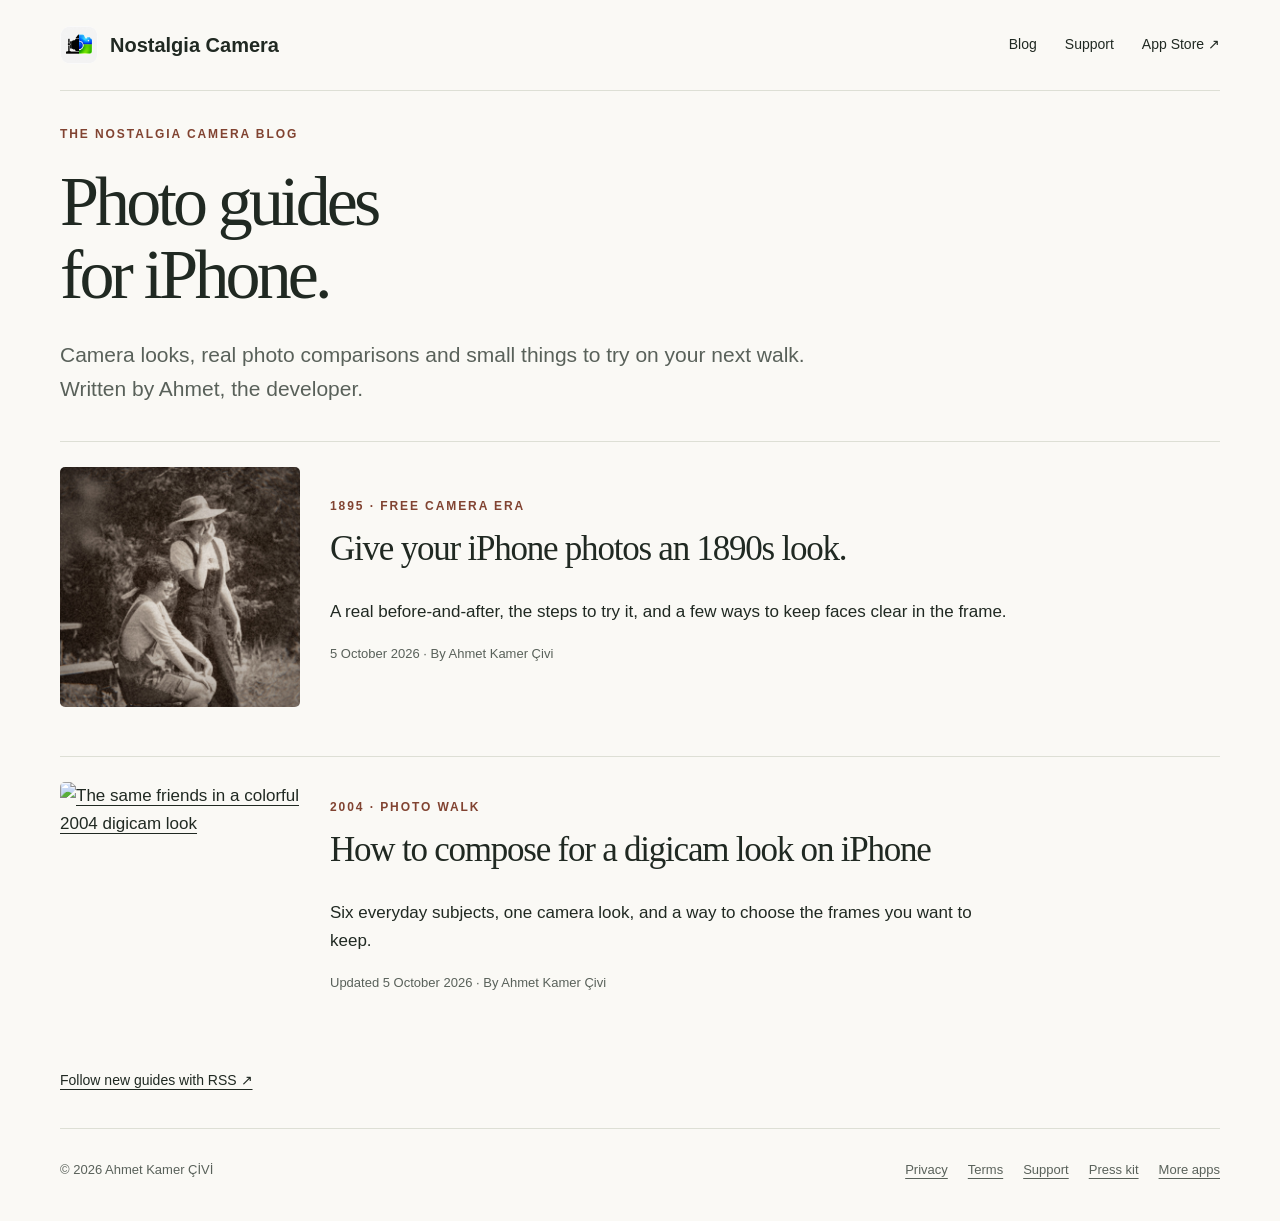
==== blog/index.html @ 066b3eb1 "Publish vintage iPhone photo guide and camera blog" ====
<!doctype html>
<html lang="en"><head><meta charset="utf-8"><meta name="viewport" content="width=device-width,initial-scale=1">
<title>Vintage &amp; Digicam Photo Guides | Nostalgia Camera Blog</title><meta name="description" content="Real photo comparisons, vintage camera tips and digicam photo walks for iPhone. Guides from the developer of Nostalgia Camera."><link rel="canonical" href="https://lowgame.github.io/nostalgia-camera-legal/blog/"><meta name="robots" content="index,follow,max-image-preview:large">
<meta property="og:type" content="website"><meta property="og:title" content="Vintage &amp; Digicam Photo Guides | Nostalgia Camera Blog"><meta property="og:description" content="Real photo comparisons, vintage camera tips and digicam photo walks for iPhone. Guides from the developer of Nostalgia Camera."><meta property="og:url" content="https://lowgame.github.io/nostalgia-camera-legal/blog/"><meta property="og:image" content="https://lowgame.github.io/nostalgia-camera-legal/assets/launch-gallery1.png"><meta property="og:image:width" content="1270"><meta property="og:image:height" content="760"><meta property="og:image:alt" content="The same friends in three Nostalgia Camera era looks"><meta name="twitter:card" content="summary_large_image">
<meta name="theme-color" content="#814331"><link rel="icon" href="https://lowgame.github.io/nostalgia-camera-legal/assets/icon.png"><link rel="stylesheet" href="https://lowgame.github.io/nostalgia-camera-legal/marketing.css"><link rel="stylesheet" href="https://lowgame.github.io/nostalgia-camera-legal/blog/blog.css"><link rel="alternate" type="application/rss+xml" title="Nostalgia Camera blog" href="https://lowgame.github.io/nostalgia-camera-legal/blog/feed.xml">
<script type="application/ld+json">{"@context": "https://schema.org", "@type": "CollectionPage", "name": "Nostalgia Camera Blog", "url": "https://lowgame.github.io/nostalgia-camera-legal/blog/", "description": "Practical vintage and digicam photo guides for iPhone.", "mainEntity": {"@type": "ItemList", "itemListElement": [{"@type": "ListItem", "position": 1, "url": "https://lowgame.github.io/nostalgia-camera-legal/blog/vintage-photo-look-iphone/", "name": "Give your iPhone photos an 1890s look."}, {"@type": "ListItem", "position": 2, "url": "https://lowgame.github.io/nostalgia-camera-legal/guides/digicam-look-on-iphone/", "name": "How to compose for a digicam look on iPhone"}]}}</script></head>
<body style="--accent:#814331"><a class="skip" href="#main">Skip to content</a><div class="wrap"><header class="nav"><a class="brand" href="https://lowgame.github.io/nostalgia-camera-legal/"><img src="https://lowgame.github.io/nostalgia-camera-legal/assets/icon.png" width="38" height="38" alt="">Nostalgia Camera</a><nav class="navlinks" aria-label="Main"><a href="https://lowgame.github.io/nostalgia-camera-legal/blog/">Blog</a><a class="optional" href="https://lowgame.github.io/nostalgia-camera-legal/support/">Support</a><a href="https://apps.apple.com/app/apple-store/id6794068633?pt=129175476&amp;ct=digicam_blog&amp;mt=8&amp;ppid=80d5fb3d-fce0-4fb1-be8a-de8b3243ed93">App Store ↗</a></nav></header><main id="main"><section class="blog-heading"><p class="eyebrow">The Nostalgia Camera blog</p><h1>Photo guides<br>for iPhone.</h1><p class="deck">Camera looks, real photo comparisons and small things to try on your next walk. Written by Ahmet, the developer.</p></section><div class="blog-posts"><article class="blog-card"><a href="vintage-photo-look-iphone/"><img src="../assets/blog/friends-1895-vintage-look.jpg" alt="Two friends laughing with the 1895 vintage photo look" width="1000" height="1000"></a><div><p class="eyebrow">1895 · Free camera era</p><h2><a href="vintage-photo-look-iphone/">Give your iPhone photos an 1890s look.</a></h2><p>A real before-and-after, the steps to try it, and a few ways to keep faces clear in the frame.</p><p class="quiet"><time datetime="2026-10-05">5 October 2026</time> · By Ahmet Kamer Çivi</p></div></article><article class="blog-card"><a href="../guides/digicam-look-on-iphone/"><img src="https://lowgame.github.io/three-eras/photos-v2/laughter-2004.jpg" alt="The same friends in a colorful 2004 digicam look" width="1000" height="1000" loading="lazy"></a><div><p class="eyebrow">2004 · Photo walk</p><h2><a href="../guides/digicam-look-on-iphone/">How to compose for a digicam look on iPhone</a></h2><p>Six everyday subjects, one camera look, and a way to choose the frames you want to keep.</p><p class="quiet">Updated <time datetime="2026-10-05">5 October 2026</time> · By Ahmet Kamer Çivi</p></div></article></div><p class="blog-rss"><a href="feed.xml">Follow new guides with RSS ↗</a></p></main><footer><span>© 2026 Ahmet Kamer ÇİVİ</span><nav aria-label="Footer"><a href="https://lowgame.github.io/nostalgia-camera-legal/privacy/">Privacy</a><a href="https://lowgame.github.io/nostalgia-camera-legal/terms/">Terms</a><a href="https://lowgame.github.io/nostalgia-camera-legal/support/">Support</a><a href="https://lowgame.github.io/nostalgia-camera-legal/press/">Press kit</a><a href="https://lowgame.github.io/apps/">More apps</a></nav></footer></div></body></html>
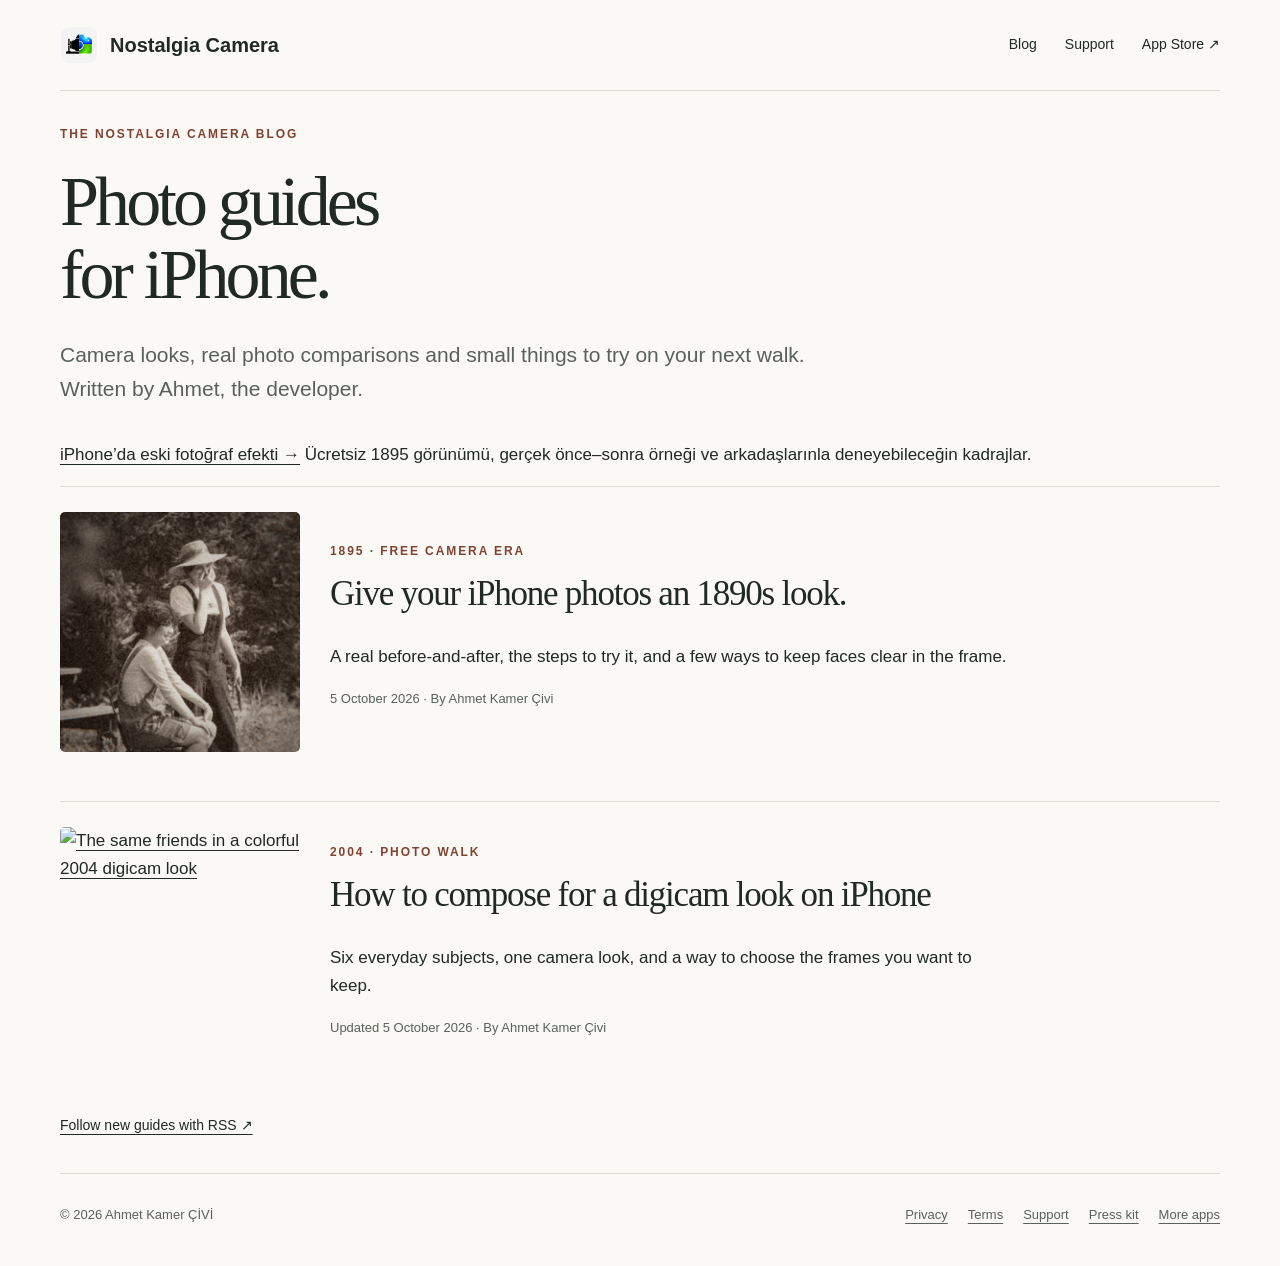
==== commit d46d831f: "Publish Turkish vintage photo guide with language and campaign links" ====
--- a/blog/index.html
+++ b/blog/index.html
@@ -3,5 +3,5 @@
 <title>Vintage &amp; Digicam Photo Guides | Nostalgia Camera Blog</title><meta name="description" content="Real photo comparisons, vintage camera tips and digicam photo walks for iPhone. Guides from the developer of Nostalgia Camera."><link rel="canonical" href="https://lowgame.github.io/nostalgia-camera-legal/blog/"><meta name="robots" content="index,follow,max-image-preview:large">
 <meta property="og:type" content="website"><meta property="og:title" content="Vintage &amp; Digicam Photo Guides | Nostalgia Camera Blog"><meta property="og:description" content="Real photo comparisons, vintage camera tips and digicam photo walks for iPhone. Guides from the developer of Nostalgia Camera."><meta property="og:url" content="https://lowgame.github.io/nostalgia-camera-legal/blog/"><meta property="og:image" content="https://lowgame.github.io/nostalgia-camera-legal/assets/launch-gallery1.png"><meta property="og:image:width" content="1270"><meta property="og:image:height" content="760"><meta property="og:image:alt" content="The same friends in three Nostalgia Camera era looks"><meta name="twitter:card" content="summary_large_image">
 <meta name="theme-color" content="#814331"><link rel="icon" href="https://lowgame.github.io/nostalgia-camera-legal/assets/icon.png"><link rel="stylesheet" href="https://lowgame.github.io/nostalgia-camera-legal/marketing.css"><link rel="stylesheet" href="https://lowgame.github.io/nostalgia-camera-legal/blog/blog.css"><link rel="alternate" type="application/rss+xml" title="Nostalgia Camera blog" href="https://lowgame.github.io/nostalgia-camera-legal/blog/feed.xml">
-<script type="application/ld+json">{"@context": "https://schema.org", "@type": "CollectionPage", "name": "Nostalgia Camera Blog", "url": "https://lowgame.github.io/nostalgia-camera-legal/blog/", "description": "Practical vintage and digicam photo guides for iPhone.", "mainEntity": {"@type": "ItemList", "itemListElement": [{"@type": "ListItem", "position": 1, "url": "https://lowgame.github.io/nostalgia-camera-legal/blog/vintage-photo-look-iphone/", "name": "Give your iPhone photos an 1890s look."}, {"@type": "ListItem", "position": 2, "url": "https://lowgame.github.io/nostalgia-camera-legal/guides/digicam-look-on-iphone/", "name": "How to compose for a digicam look on iPhone"}]}}</script></head>
-<body style="--accent:#814331"><a class="skip" href="#main">Skip to content</a><div class="wrap"><header class="nav"><a class="brand" href="https://lowgame.github.io/nostalgia-camera-legal/"><img src="https://lowgame.github.io/nostalgia-camera-legal/assets/icon.png" width="38" height="38" alt="">Nostalgia Camera</a><nav class="navlinks" aria-label="Main"><a href="https://lowgame.github.io/nostalgia-camera-legal/blog/">Blog</a><a class="optional" href="https://lowgame.github.io/nostalgia-camera-legal/support/">Support</a><a href="https://apps.apple.com/app/apple-store/id6794068633?pt=129175476&amp;ct=digicam_blog&amp;mt=8&amp;ppid=80d5fb3d-fce0-4fb1-be8a-de8b3243ed93">App Store ↗</a></nav></header><main id="main"><section class="blog-heading"><p class="eyebrow">The Nostalgia Camera blog</p><h1>Photo guides<br>for iPhone.</h1><p class="deck">Camera looks, real photo comparisons and small things to try on your next walk. Written by Ahmet, the developer.</p></section><div class="blog-posts"><article class="blog-card"><a href="vintage-photo-look-iphone/"><img src="../assets/blog/friends-1895-vintage-look.jpg" alt="Two friends laughing with the 1895 vintage photo look" width="1000" height="1000"></a><div><p class="eyebrow">1895 · Free camera era</p><h2><a href="vintage-photo-look-iphone/">Give your iPhone photos an 1890s look.</a></h2><p>A real before-and-after, the steps to try it, and a few ways to keep faces clear in the frame.</p><p class="quiet"><time datetime="2026-10-05">5 October 2026</time> · By Ahmet Kamer Çivi</p></div></article><article class="blog-card"><a href="../guides/digicam-look-on-iphone/"><img src="https://lowgame.github.io/three-eras/photos-v2/laughter-2004.jpg" alt="The same friends in a colorful 2004 digicam look" width="1000" height="1000" loading="lazy"></a><div><p class="eyebrow">2004 · Photo walk</p><h2><a href="../guides/digicam-look-on-iphone/">How to compose for a digicam look on iPhone</a></h2><p>Six everyday subjects, one camera look, and a way to choose the frames you want to keep.</p><p class="quiet">Updated <time datetime="2026-10-05">5 October 2026</time> · By Ahmet Kamer Çivi</p></div></article></div><p class="blog-rss"><a href="feed.xml">Follow new guides with RSS ↗</a></p></main><footer><span>© 2026 Ahmet Kamer ÇİVİ</span><nav aria-label="Footer"><a href="https://lowgame.github.io/nostalgia-camera-legal/privacy/">Privacy</a><a href="https://lowgame.github.io/nostalgia-camera-legal/terms/">Terms</a><a href="https://lowgame.github.io/nostalgia-camera-legal/support/">Support</a><a href="https://lowgame.github.io/nostalgia-camera-legal/press/">Press kit</a><a href="https://lowgame.github.io/apps/">More apps</a></nav></footer></div></body></html>+<script type="application/ld+json">{"@context": "https://schema.org", "@type": "CollectionPage", "name": "Nostalgia Camera Blog", "url": "https://lowgame.github.io/nostalgia-camera-legal/blog/", "description": "Practical vintage and digicam photo guides for iPhone.", "mainEntity": {"@type": "ItemList", "itemListElement": [{"@type": "ListItem", "position": 1, "url": "https://lowgame.github.io/nostalgia-camera-legal/blog/vintage-photo-look-iphone/", "name": "Give your iPhone photos an 1890s look."}, {"@type": "ListItem", "position": 2, "url": "https://lowgame.github.io/nostalgia-camera-legal/guides/digicam-look-on-iphone/", "name": "How to compose for a digicam look on iPhone"}, {"@type": "ListItem", "position": 3, "url": "https://lowgame.github.io/nostalgia-camera-legal/tr/iphone-eski-fotograf-efekti/", "name": "iPhone’da eski fotoğraf efekti"}]}}</script></head>
+<body style="--accent:#814331"><a class="skip" href="#main">Skip to content</a><div class="wrap"><header class="nav"><a class="brand" href="https://lowgame.github.io/nostalgia-camera-legal/"><img src="https://lowgame.github.io/nostalgia-camera-legal/assets/icon.png" width="38" height="38" alt="">Nostalgia Camera</a><nav class="navlinks" aria-label="Main"><a href="https://lowgame.github.io/nostalgia-camera-legal/blog/">Blog</a><a class="optional" href="https://lowgame.github.io/nostalgia-camera-legal/support/">Support</a><a href="https://apps.apple.com/app/apple-store/id6794068633?pt=129175476&amp;ct=digicam_blog&amp;mt=8&amp;ppid=80d5fb3d-fce0-4fb1-be8a-de8b3243ed93">App Store ↗</a></nav></header><main id="main"><section class="blog-heading"><p class="eyebrow">The Nostalgia Camera blog</p><h1>Photo guides<br>for iPhone.</h1><p class="deck">Camera looks, real photo comparisons and small things to try on your next walk. Written by Ahmet, the developer.</p></section><p lang="tr"><a href="https://lowgame.github.io/nostalgia-camera-legal/tr/iphone-eski-fotograf-efekti/">iPhone’da eski fotoğraf efekti →</a> Ücretsiz 1895 görünümü, gerçek önce–sonra örneği ve arkadaşlarınla deneyebileceğin kadrajlar.</p><div class="blog-posts"><article class="blog-card"><a href="vintage-photo-look-iphone/"><img src="../assets/blog/friends-1895-vintage-look.jpg" alt="Two friends laughing with the 1895 vintage photo look" width="1000" height="1000"></a><div><p class="eyebrow">1895 · Free camera era</p><h2><a href="vintage-photo-look-iphone/">Give your iPhone photos an 1890s look.</a></h2><p>A real before-and-after, the steps to try it, and a few ways to keep faces clear in the frame.</p><p class="quiet"><time datetime="2026-10-05">5 October 2026</time> · By Ahmet Kamer Çivi</p></div></article><article class="blog-card"><a href="../guides/digicam-look-on-iphone/"><img src="https://lowgame.github.io/three-eras/photos-v2/laughter-2004.jpg" alt="The same friends in a colorful 2004 digicam look" width="1000" height="1000" loading="lazy"></a><div><p class="eyebrow">2004 · Photo walk</p><h2><a href="../guides/digicam-look-on-iphone/">How to compose for a digicam look on iPhone</a></h2><p>Six everyday subjects, one camera look, and a way to choose the frames you want to keep.</p><p class="quiet">Updated <time datetime="2026-10-05">5 October 2026</time> · By Ahmet Kamer Çivi</p></div></article></div><p class="blog-rss"><a href="feed.xml">Follow new guides with RSS ↗</a></p></main><footer><span>© 2026 Ahmet Kamer ÇİVİ</span><nav aria-label="Footer"><a href="https://lowgame.github.io/nostalgia-camera-legal/privacy/">Privacy</a><a href="https://lowgame.github.io/nostalgia-camera-legal/terms/">Terms</a><a href="https://lowgame.github.io/nostalgia-camera-legal/support/">Support</a><a href="https://lowgame.github.io/nostalgia-camera-legal/press/">Press kit</a><a href="https://lowgame.github.io/apps/">More apps</a></nav></footer></div></body></html>
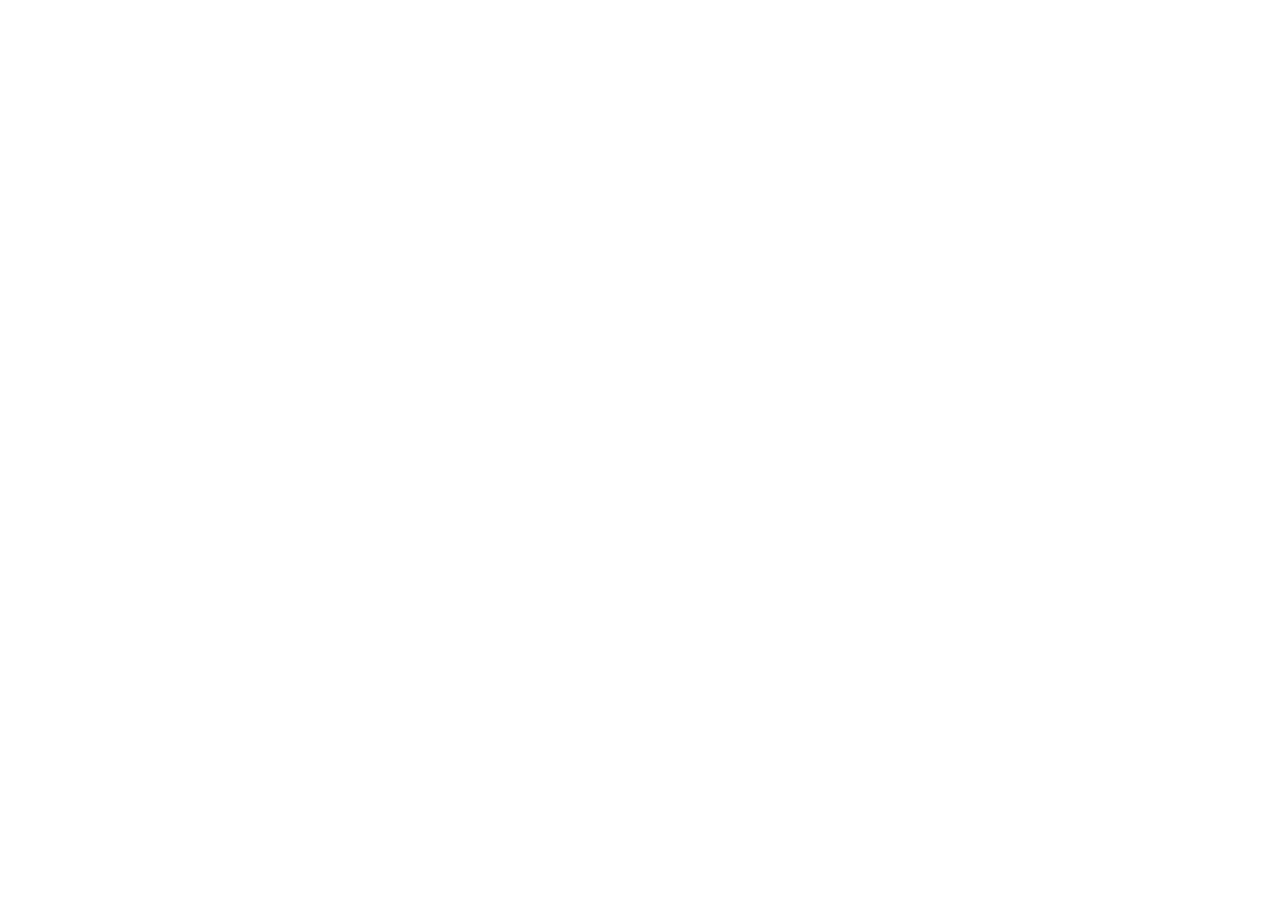
==== commit d6c5fd00: "Move all marketing pages and demos to ahmetkamer.dev" ====
--- a/blog/index.html
+++ b/blog/index.html
@@ -1,7 +1 @@
-<!doctype html>
-<html lang="en"><head><meta charset="utf-8"><meta name="viewport" content="width=device-width,initial-scale=1">
-<title>Vintage &amp; Digicam Photo Guides | Nostalgia Camera Blog</title><meta name="description" content="Real photo comparisons, vintage camera tips and digicam photo walks for iPhone. Guides from the developer of Nostalgia Camera."><link rel="canonical" href="https://lowgame.github.io/nostalgia-camera-legal/blog/"><meta name="robots" content="index,follow,max-image-preview:large">
-<meta property="og:type" content="website"><meta property="og:title" content="Vintage &amp; Digicam Photo Guides | Nostalgia Camera Blog"><meta property="og:description" content="Real photo comparisons, vintage camera tips and digicam photo walks for iPhone. Guides from the developer of Nostalgia Camera."><meta property="og:url" content="https://lowgame.github.io/nostalgia-camera-legal/blog/"><meta property="og:image" content="https://lowgame.github.io/nostalgia-camera-legal/assets/launch-gallery1.png"><meta property="og:image:width" content="1270"><meta property="og:image:height" content="760"><meta property="og:image:alt" content="The same friends in three Nostalgia Camera era looks"><meta name="twitter:card" content="summary_large_image">
-<meta name="theme-color" content="#814331"><link rel="icon" href="https://lowgame.github.io/nostalgia-camera-legal/assets/icon.png"><link rel="stylesheet" href="https://lowgame.github.io/nostalgia-camera-legal/marketing.css"><link rel="stylesheet" href="https://lowgame.github.io/nostalgia-camera-legal/blog/blog.css"><link rel="alternate" type="application/rss+xml" title="Nostalgia Camera blog" href="https://lowgame.github.io/nostalgia-camera-legal/blog/feed.xml">
-<script type="application/ld+json">{"@context": "https://schema.org", "@type": "CollectionPage", "name": "Nostalgia Camera Blog", "url": "https://lowgame.github.io/nostalgia-camera-legal/blog/", "description": "Practical vintage and digicam photo guides for iPhone.", "mainEntity": {"@type": "ItemList", "itemListElement": [{"@type": "ListItem", "position": 1, "url": "https://lowgame.github.io/nostalgia-camera-legal/blog/vintage-photo-look-iphone/", "name": "Give your iPhone photos an 1890s look."}, {"@type": "ListItem", "position": 2, "url": "https://lowgame.github.io/nostalgia-camera-legal/guides/digicam-look-on-iphone/", "name": "How to compose for a digicam look on iPhone"}, {"@type": "ListItem", "position": 3, "url": "https://lowgame.github.io/nostalgia-camera-legal/tr/iphone-eski-fotograf-efekti/", "name": "iPhone’da eski fotoğraf efekti"}]}}</script></head>
-<body style="--accent:#814331"><a class="skip" href="#main">Skip to content</a><div class="wrap"><header class="nav"><a class="brand" href="https://lowgame.github.io/nostalgia-camera-legal/"><img src="https://lowgame.github.io/nostalgia-camera-legal/assets/icon.png" width="38" height="38" alt="">Nostalgia Camera</a><nav class="navlinks" aria-label="Main"><a href="https://lowgame.github.io/nostalgia-camera-legal/blog/">Blog</a><a class="optional" href="https://lowgame.github.io/nostalgia-camera-legal/support/">Support</a><a href="https://apps.apple.com/app/apple-store/id6794068633?pt=129175476&amp;ct=digicam_blog&amp;mt=8&amp;ppid=80d5fb3d-fce0-4fb1-be8a-de8b3243ed93">App Store ↗</a></nav></header><main id="main"><section class="blog-heading"><p class="eyebrow">The Nostalgia Camera blog</p><h1>Photo guides<br>for iPhone.</h1><p class="deck">Camera looks, real photo comparisons and small things to try on your next walk. Written by Ahmet, the developer.</p></section><p lang="tr"><a href="https://lowgame.github.io/nostalgia-camera-legal/tr/iphone-eski-fotograf-efekti/">iPhone’da eski fotoğraf efekti →</a> Ücretsiz 1895 görünümü, gerçek önce–sonra örneği ve arkadaşlarınla deneyebileceğin kadrajlar.</p><div class="blog-posts"><article class="blog-card"><a href="vintage-photo-look-iphone/"><img src="../assets/blog/friends-1895-vintage-look.jpg" alt="Two friends laughing with the 1895 vintage photo look" width="1000" height="1000"></a><div><p class="eyebrow">1895 · Free camera era</p><h2><a href="vintage-photo-look-iphone/">Give your iPhone photos an 1890s look.</a></h2><p>A real before-and-after, the steps to try it, and a few ways to keep faces clear in the frame.</p><p class="quiet"><time datetime="2026-10-05">5 October 2026</time> · By Ahmet Kamer Çivi</p></div></article><article class="blog-card"><a href="../guides/digicam-look-on-iphone/"><img src="https://lowgame.github.io/three-eras/photos-v2/laughter-2004.jpg" alt="The same friends in a colorful 2004 digicam look" width="1000" height="1000" loading="lazy"></a><div><p class="eyebrow">2004 · Photo walk</p><h2><a href="../guides/digicam-look-on-iphone/">How to compose for a digicam look on iPhone</a></h2><p>Six everyday subjects, one camera look, and a way to choose the frames you want to keep.</p><p class="quiet">Updated <time datetime="2026-10-05">5 October 2026</time> · By Ahmet Kamer Çivi</p></div></article></div><p class="blog-rss"><a href="feed.xml">Follow new guides with RSS ↗</a></p></main><footer><span>© 2026 Ahmet Kamer ÇİVİ</span><nav aria-label="Footer"><a href="https://lowgame.github.io/nostalgia-camera-legal/privacy/">Privacy</a><a href="https://lowgame.github.io/nostalgia-camera-legal/terms/">Terms</a><a href="https://lowgame.github.io/nostalgia-camera-legal/support/">Support</a><a href="https://lowgame.github.io/nostalgia-camera-legal/press/">Press kit</a><a href="https://lowgame.github.io/apps/">More apps</a></nav></footer></div></body></html>+<!doctype html><html lang="en"><head><meta charset="utf-8"><meta name="viewport" content="width=device-width,initial-scale=1"><title>This page has moved</title><link rel="canonical" href="https://ahmetkamer.dev/apps/nostalgiacamera/blog/"><meta http-equiv="refresh" content="0;url=https://ahmetkamer.dev/apps/nostalgiacamera/blog/"><script src="/nostalgia-camera-legal/redirect.js" defer></script></head><body><p>This page has moved to <a href="https://ahmetkamer.dev/apps/nostalgiacamera/blog/">https://ahmetkamer.dev/apps/nostalgiacamera/blog/</a>.</p></body></html>
